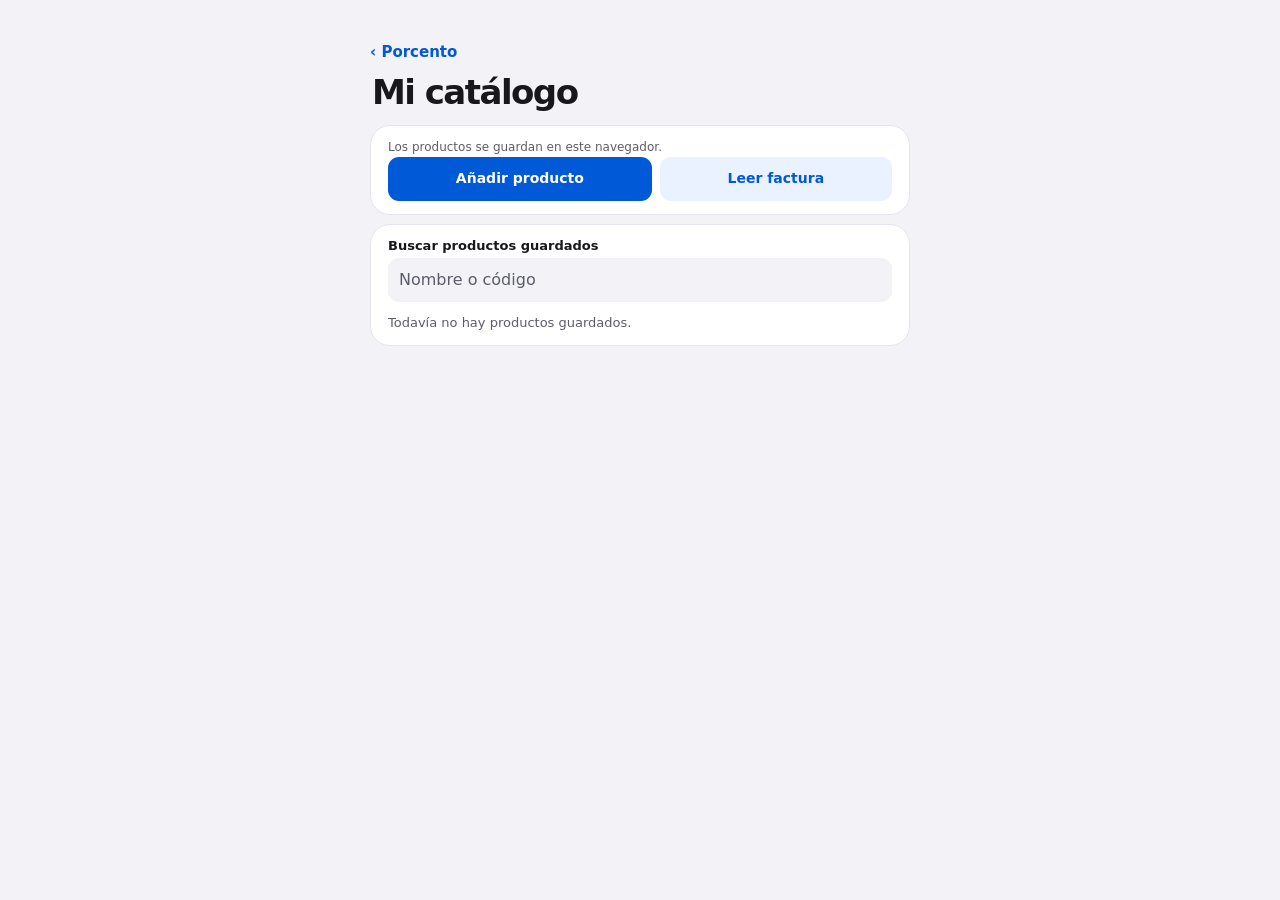
==== catalogo.html @ db193f7f "Complete catalog purchase fields and remove comparisons with other stores" ====
<!doctype html>
<html lang="es">
<head>
  <meta charset="utf-8">
  <meta name="viewport" content="width=device-width,initial-scale=1,viewport-fit=cover">
  <meta name="theme-color" content="#f2f2f7">
  <link rel="stylesheet" href="./porcento.css?v=24">
  <title>Mi catálogo · Porcento</title>
  <style>
    #catalogEditor { margin-top: 10px; }
    #catalogEditor .actions { margin-top: 10px; }
    #catalogList { list-style: none; margin: 12px 0 0; padding: 0; }
    #catalogList .row { align-items: start; }
    #catalogList .row > div { min-width: 0; }
    #catalogList h3 { overflow-wrap: anywhere; margin-bottom: 3px; }
    #catalogList .row button { flex: none; }
    .catalog-item { flex: 1; display: flex; gap: 9px; align-items: center; }
    .catalog-item > div { min-width: 0; }
    .catalog-thumbnail, .catalog-photo-placeholder { flex: none; width: 58px; height: 58px; border-radius: 9px; background: var(--field); }
    .catalog-thumbnail { object-fit: contain; }
    .catalog-photo-placeholder { display: grid; place-items: center; color: var(--muted); }
    #productPhotoField { margin: 12px 0 0; padding: 0; border: 0; min-width: 0; }
    #productPhotoField legend { font-size: 13px; font-weight: 650; padding: 0; }
    #productPhotoPreview { display: block; width: min(100%, 210px); max-height: 180px; object-fit: contain; background: var(--field); border-radius: 11px; margin-top: 6px; }
  </style>
</head>
<body>
  <main class="app">
    <a class="back" href="./index.html">‹ Porcento</a>
    <header class="page-header"><h1>Mi catálogo</h1></header>
    <section class="card" aria-label="Gestionar productos">
      <p class="caption">Los productos se guardan en este navegador.</p>
      <p id="catalogStatus" class="status" role="status"></p>
      <div class="actions field">
        <button id="newProduct" class="primary" type="button">Añadir producto</button>
        <a class="button" href="./scanner.html">Leer factura</a>
      </div>
      <form id="catalogEditor" hidden aria-labelledby="editorTitle">
        <h2 id="editorTitle">Añadir producto</h2>
        <div class="field">
          <label for="productName">Producto</label>
          <input id="productName" required maxlength="180" autocomplete="off">
        </div>
        <div class="field">
          <label for="productCode">UPC / EAN <small>(opcional)</small></label>
          <input id="productCode" inputmode="numeric" autocomplete="off">
        </div>
        <fieldset id="productPhotoField">
          <legend>Foto del producto</legend>
          <img id="productPhotoPreview" alt="Vista previa de la foto del producto" hidden>
          <div class="actions">
            <button id="takeProductPhoto" type="button">Tomar foto</button>
            <button id="chooseProductPhoto" type="button">Elegir foto</button>
          </div>
          <input id="productCameraFile" type="file" accept="image/*" capture="environment" hidden>
          <input id="productPhotoFile" type="file" accept="image/*" hidden>
          <p id="photoStatus" class="status" role="status"></p>
        </fieldset>
        <div class="fields field">
          <div class="field">
            <label for="productCost">Precio total de compra ($)</label>
            <input id="productCost" inputmode="decimal" placeholder="0.00" autocomplete="off" required>
          </div>
          <div class="field">
            <label for="productUnits">Unidades compradas</label>
            <input id="productUnits" type="number" min="1" step="1" inputmode="numeric" placeholder="Ej. 25" required>
          </div>
        </div>
        <p id="productUnitCost" class="status" aria-live="polite"></p>
        <div class="field">
          <label for="productSale">Precio de venta por unidad ($)</label>
          <input id="productSale" inputmode="decimal" placeholder="0.00" autocomplete="off" required>
        </div>
        <div class="actions">
          <button id="saveProduct" class="primary" type="submit">Guardar producto</button>
          <button id="cancelProduct" type="button">Cancelar</button>
          <button id="deleteProduct" type="button" class="quiet negative" hidden>Eliminar</button>
        </div>
        <p id="editorStatus" class="status" role="status"></p>
      </form>
    </section>
    <section class="card" aria-label="Productos guardados">
      <label for="catalogSearch">Buscar productos guardados</label>
      <input id="catalogSearch" type="search" placeholder="Nombre o código">
      <ul id="catalogList"></ul>
      <p id="catalogEmpty" class="status" role="status"></p>
    </section>
  </main>
  <script src="./factura.js?v=20"></script>
  <script src="./catalogo.js?v=25"></script>
  <script src="./barcode.js?v=24"></script>
  <script>
    const $ = id => document.getElementById(id);
    const catalog = window.PorcentoCatalogo;
    const invoice = window.PorcentoFactura;
    window.PorcentoBarcode.addButton($('productCode'));
    const editor = $('catalogEditor');
    const number = new Intl.NumberFormat('en-US', { style: 'currency', currency: 'USD' });
    let products = [];
    let editing = null;
    let saving = false;
    let productPhoto = null;
    let previewUrl;
    let thumbnailUrls = [];
    let photoRequest = 0;

    function showPhoto(photo) {
      const image = $('productPhotoPreview');
      if (previewUrl) URL.revokeObjectURL(previewUrl);
      previewUrl = photo ? URL.createObjectURL(photo) : null;
      image.hidden = !previewUrl;
      if (previewUrl) image.src = previewUrl;
      else image.removeAttribute('src');
    }

    async function resizePhoto(file) {
      const url = URL.createObjectURL(file);
      try {
        const image = new Image();
        await new Promise((resolve, reject) => {
          image.onload = resolve;
          image.onerror = reject;
          image.src = url;
        });
        const scale = Math.min(1, 900 / Math.max(image.naturalWidth, image.naturalHeight));
        const canvas = document.createElement('canvas');
        canvas.width = Math.max(1, Math.round(image.naturalWidth * scale));
        canvas.height = Math.max(1, Math.round(image.naturalHeight * scale));
        const ctx = canvas.getContext('2d');
        ctx.fillStyle = '#fff';
        ctx.fillRect(0, 0, canvas.width, canvas.height);
        ctx.drawImage(image, 0, 0, canvas.width, canvas.height);
        return await new Promise((resolve, reject) => {
          canvas.toBlob(blob => blob ? resolve(blob) : reject(Error('Foto ilegible')), 'image/jpeg', .82);
        });
      } finally {
        URL.revokeObjectURL(url);
      }
    }

    async function selectPhoto(input) {
      const file = input.files?.[0];
      input.value = '';
      if (!file) return;
      const request = ++photoRequest;
      const status = $('photoStatus');
      status.textContent = 'Preparando foto…';
      $('saveProduct').disabled = true;
      try {
        const photo = await resizePhoto(file);
        if (request !== photoRequest) return;
        productPhoto = photo;
        showPhoto(photo);
        status.textContent = '';
      } catch {
        if (request === photoRequest) status.textContent = 'No pude abrir la foto. Toma otra o elige una imagen JPEG o PNG.';
      } finally {
        if (request === photoRequest) $('saveProduct').disabled = false;
      }
    }

    for (const [buttonId, inputId] of [['takeProductPhoto', 'productCameraFile'], ['chooseProductPhoto', 'productPhotoFile']]) {
      const input = $(inputId);
      $(buttonId).onclick = () => input.click();
      input.onchange = () => selectPhoto(input);
    }

    function showProducts() {
      for (const url of thumbnailUrls) URL.revokeObjectURL(url);
      thumbnailUrls = [];
      const query = catalog.searchKey($('catalogSearch').value);
      const matches = products.filter(product => catalog.searchKey(product.name).includes(query) || product.code.includes(query));
      $('catalogEmpty').textContent = matches.length ? '' : query ? 'No se encontraron productos.' : 'Todavía no hay productos guardados.';
      $('catalogList').replaceChildren(...matches.map(product => {
        const row = document.createElement('li');
        row.className = 'row';
        const item = document.createElement('div');
        item.className = 'catalog-item';
        const thumbnail = document.createElement(product.photo ? 'img' : 'span');
        if (product.photo) {
          const url = URL.createObjectURL(product.photo);
          thumbnailUrls.push(url);
          thumbnail.className = 'catalog-thumbnail';
          thumbnail.alt = 'Foto de ' + product.name;
          thumbnail.loading = 'lazy';
          thumbnail.src = url;
        } else {
          thumbnail.className = 'catalog-photo-placeholder';
          thumbnail.setAttribute('aria-hidden', 'true');
          thumbnail.innerHTML = '<svg class="icon" viewBox="0 0 24 24"><path d="M4 7h4l2-3h4l2 3h4a2 2 0 0 1 2 2v9a2 2 0 0 1-2 2H4a2 2 0 0 1-2-2V9a2 2 0 0 1 2-2Z"/><circle cx="12" cy="13" r="3.5"/></svg>';
        }
        const info = document.createElement('div');
        const name = document.createElement('h3');
        name.textContent = product.name;
        const code = document.createElement('p');
        code.className = 'caption';
        code.textContent = product.code;
        code.hidden = !product.code;
        const prices = document.createElement('p');
        prices.className = 'caption';
        prices.textContent = 'Costo por unidad: ' + (product.cost === null ? '—' : number.format(product.cost)) +
          ' · Venta: ' + (product.sale === null ? '—' : number.format(product.sale / 100));
        const purchase = document.createElement('p');
        purchase.className = 'caption';
        purchase.textContent = 'Compra: ' + (product.purchase ? number.format(product.purchase.cents / 100) : '—') +
          ' · Unidades: ' + (product.purchase?.units ?? '—');
        const pending = [!product.photo && 'foto', !product.purchase && 'precio de compra', product.purchase?.units == null && 'unidades', product.sale == null && 'precio de venta'].filter(Boolean);
        const note = document.createElement('p');
        note.className = 'status';
        note.textContent = pending.length ? 'Pendiente: ' + pending.join(', ') + '.' : '';
        const button = document.createElement('button');
        button.type = 'button';
        button.textContent = pending.length ? 'Completar' : 'Editar';
        button.setAttribute('aria-label', button.textContent + ' ' + product.name);
        button.onclick = () => openEditor(product);
        info.append(name, code, purchase, prices, note);
        item.append(thumbnail, info);
        row.append(item, button);
        return row;
      }));
    }

    function purchaseValues() {
      const cents = invoice.moneyCents($('productCost').value);
      const units = Number($('productUnits').value);
      return {
        cents: cents !== null && cents >= 0 ? cents : null,
        units: Number.isSafeInteger(units) && units > 0 ? units : null
      };
    }

    function showUnitCost() {
      const { cents, units } = purchaseValues();
      const cost = cents !== null && units !== null ? cents / 100 / units : null;
      $('productUnitCost').textContent = cost !== null ? 'Costo por unidad: ' + number.format(cost) :
        editing?.cost != null ? 'Costo por unidad guardado: ' + number.format(editing.cost) : '';
    }

    async function loadProducts() {
      try {
        products = await catalog.list();
        showProducts();
      } catch {
        $('catalogStatus').textContent = 'El catálogo no está disponible en este navegador.';
      }
    }

    function openEditor(product = null) {
      if (saving) return;
      editing = product;
      photoRequest++;
      productPhoto = product?.photo ?? null;
      showPhoto(productPhoto);
      $('saveProduct').disabled = false;
      $('photoStatus').textContent = '';
      $('editorTitle').textContent = product ? 'Editar producto' : 'Añadir producto';
      $('productName').value = product?.name ?? '';
      $('productCode').value = product?.code ?? '';
      $('productCost').value = product?.purchase ? (product.purchase.cents / 100).toFixed(2) : '';
      $('productUnits').value = product?.purchase?.units ?? '';
      $('productSale').value = product?.sale == null ? '' : (product.sale / 100).toFixed(2);
      showUnitCost();
      $('editorStatus').textContent = '';
      $('deleteProduct').hidden = !product;
      editor.hidden = false;
      $('productName').focus();
    }

    function closeEditor() {
      editing = null;
      photoRequest++;
      productPhoto = null;
      showPhoto(null);
      editor.hidden = true;
      $('newProduct').focus();
    }

    function lockEditor(locked) {
      saving = locked;
      for (const control of editor.elements) control.disabled = locked;
      $('newProduct').disabled = locked;
    }

    $('newProduct').onclick = () => openEditor();
    $('cancelProduct').onclick = closeEditor;
    $('catalogSearch').oninput = showProducts;
    $('productCost').oninput = showUnitCost;
    $('productUnits').oninput = showUnitCost;
    editor.onsubmit = async event => {
      event.preventDefault();
      if (saving || $('saveProduct').disabled) return;
      if (!productPhoto) {
        $('photoStatus').textContent = 'Añade una foto para guardar el producto.';
        $('takeProductPhoto').focus();
        return;
      }
      const { cents, units } = purchaseValues();
      const sale = $('productSale').value.trim();
      const saleCents = invoice.moneyCents(sale);
      if (cents === null || units === null || saleCents === null || saleCents < 0) {
        $('editorStatus').textContent = cents === null ? 'Escribe el precio total de compra, con hasta dos decimales.' :
          units === null ? 'Escribe una cantidad entera mayor que cero.' : 'Escribe el precio de venta por unidad, con hasta dos decimales.';
        return;
      }
      const input = { name: $('productName').value, code: $('productCode').value, cost: cents / 100 / units, sale, purchase: { cents, units }, photo: productPhoto };
      lockEditor(true);
      try {
        const result = await catalog.save(input, { previousKey: editing?.key, expected: editing?.updated });
        if (result.conflict || result.stale) {
          $('editorStatus').textContent = result.conflict ? 'Ya existe un producto con ese código o nombre. Abre el producto guardado para editarlo.' :
            'El producto cambió. Vuelve a abrirlo desde la lista.';
          await loadProducts();
          return;
        }
        $('catalogStatus').textContent = 'Producto guardado.';
        await loadProducts();
      } catch (error) {
        $('editorStatus').textContent = error.message || 'No se pudo guardar el producto.';
        return;
      } finally {
        lockEditor(false);
      }
      closeEditor();
    };

    $('deleteProduct').onclick = async () => {
      if (!editing || !confirm('¿Eliminar «' + editing.name + '» del catálogo?')) return;
      lockEditor(true);
      try {
        const deleted = await catalog.remove(editing);
        $('catalogStatus').textContent = deleted ? 'Producto eliminado.' : 'El producto cambió. Revisa la lista.';
        await loadProducts();
      } catch {
        $('editorStatus').textContent = 'No se pudo eliminar el producto.';
        return;
      } finally {
        lockEditor(false);
      }
      closeEditor();
    };

    window.addEventListener('pageshow', loadProducts);
    const draft = new URLSearchParams(location.hash.slice(1));
    if (draft.has('compra') || draft.has('costo')) {
      history.replaceState(null, '', location.pathname + location.search);
      openEditor();
      $('productCost').value = draft.get('compra') ?? '';
      $('productUnits').value = draft.get('unidades') ?? '';
      $('productSale').value = draft.get('venta') ?? '';
      showUnitCost();
    }
    if ('serviceWorker' in navigator) navigator.serviceWorker.register('./sw.js').catch(() => {});
  </script>
</body>
</html>
---- porcento.css ----
:root {
  color-scheme: light;
  --page: #f2f2f7;
  --surface: #fff;
  --field: #f2f2f7;
  --ink: #17171c;
  --muted: #5d5d69;
  --hairline: #e5e5ed;
  --accent: #0059d6;
  --tint: #eaf2ff;
  --negative: #b42721;
  --radius: 20px;
  font-family: -apple-system, BlinkMacSystemFont, Inter, system-ui, sans-serif;
  color: var(--ink);
  background: var(--page);
}

* { box-sizing: border-box; }
[hidden] { display: none !important; }

body {
  margin: 0;
  padding: calc(env(safe-area-inset-top) + 12px)
    max(12px, env(safe-area-inset-right))
    calc(env(safe-area-inset-bottom) + 12px)
    max(12px, env(safe-area-inset-left));
  -webkit-text-size-adjust: 100%;
}

.app { max-width: 540px; margin-inline: auto; }
h1, h2, h3, p { margin: 0; }

h1 {
  font-size: clamp(27px, 7.5vw, 34px);
  font-weight: 750;
  letter-spacing: -.045em;
  line-height: 1.1;
}

h2, h3 { font-size: 17px; letter-spacing: -.02em; }
small, .caption { color: var(--muted); font-size: 12px; line-height: 1.45; }
a { color: var(--accent); text-underline-offset: 3px; }

:focus-visible { outline: 2px solid var(--accent); outline-offset: 3px; }

.page-header {
  display: flex;
  align-items: center;
  justify-content: space-between;
  gap: 8px;
  margin: 0 2px 10px;
}

.back {
  display: inline-flex;
  align-items: center;
  gap: 4px;
  min-height: 44px;
  font-size: 15px;
  font-weight: 600;
  text-decoration: none;
}

.card {
  background: var(--surface);
  border: 1px solid var(--hairline);
  border-radius: var(--radius);
  padding: 13px;
  margin-bottom: 9px;
}

.field { min-width: 0; }
.field + .field { margin-top: 9px; }

.fields {
  display: grid;
  grid-template-columns: repeat(2, minmax(0, 1fr));
  gap: 10px;
}

.fields > .field { margin-top: 0; }

label {
  display: block;
  margin-bottom: 5px;
  font-size: 13px;
  font-weight: 650;
}

label small { font-weight: 400; }

input, textarea {
  appearance: none;
  width: 100%;
  min-width: 0;
  min-height: 44px;
  padding: 9px 10px;
  border: 1px solid transparent;
  border-radius: 11px;
  background: var(--field);
  color: var(--ink);
  font: inherit;
  font-size: 16px;
}

input[type="number"] { appearance: textfield; }
input::-webkit-inner-spin-button, input::-webkit-outer-spin-button { appearance: none; margin: 0; }
input::placeholder, textarea::placeholder { color: var(--muted); opacity: 1; }

.money-input { position: relative; }
.money-input > span { position: absolute; top: 50%; left: 11px; transform: translateY(-50%); color: var(--muted); }
.money-input > input { padding-left: 26px; }

.button, button {
  display: inline-flex;
  justify-content: center;
  align-items: center;
  gap: 6px;
  min-height: 44px;
  padding: 8px 11px;
  border: 0;
  border-radius: 11px;
  background: var(--tint);
  color: var(--accent);
  font-family: inherit;
  font-size: 14px;
  font-weight: 650;
  line-height: 1.2;
  text-align: center;
  text-decoration: none;
  cursor: pointer;
  touch-action: manipulation;
}

button:disabled { cursor: default; opacity: .55; }
button:active, .button:active { opacity: .75; }
.primary { background: var(--accent); color: #fff; }
.quiet { background: transparent; }
.actions { display: flex; flex-wrap: wrap; gap: 8px; align-items: center; }
.actions > * { flex: 1 1 auto; min-width: 0; }
.actions > .field { flex-grow: 3; }

.icon { width: 20px; height: 20px; flex: none; fill: none; stroke: currentColor; stroke-width: 1.75; stroke-linecap: round; stroke-linejoin: round; }
.barcode-field { display: flex; gap: 8px; align-items: center; }
.barcode-field input { flex: 1; }
.barcode-field button { flex: none; min-width: 44px; }
.barcode-dialog { width: min(440px, calc(100% - 24px)); max-height: 90dvh; padding: 16px; border: 1px solid var(--hairline); border-radius: var(--radius); background: var(--surface); color: var(--ink); }
.barcode-dialog::backdrop { background: rgb(0 0 0 / 50%); }
.barcode-dialog .actions { margin-top: 12px; }
.barcode-preview { width: 100%; margin-top: 12px; background: #141414; border-radius: 12px; overflow: hidden; }

details.card { padding-block: 0; }
summary {
  display: flex;
  align-items: center;
  justify-content: space-between;
  gap: 12px;
  min-height: 44px;
  list-style: none;
  cursor: pointer;
  font-size: 15px;
  font-weight: 650;
}
summary::-webkit-details-marker { display: none; }
summary::after { content: ""; flex: none; height: 7px; width: 7px; border-right: 1.5px solid var(--muted); border-bottom: 1.5px solid var(--muted); transform: rotate(45deg); margin: 0 3px 3px 0; }
details[open] > summary::after { transform: rotate(225deg); margin-bottom: 0; }
.details-body { padding: 3px 0 12px; }

.status { color: var(--muted); font-size: 13px; line-height: 1.4; margin-top: 8px; }
.status:empty { display: none; }

.row {
  display: flex;
  align-items: center;
  justify-content: space-between;
  gap: 8px;
  padding: 8px 0;
  border-bottom: 1px solid var(--hairline);
}
.row:last-child { border-bottom: 0; }
.amount, .value { font-variant-numeric: tabular-nums; font-weight: 750; overflow-wrap: anywhere; }
.negative { color: var(--negative); }

@media (min-width: 640px) {
  body { padding-top: max(30px, env(safe-area-inset-top)); }
  .page-header { margin-bottom: 14px; }
  .card { padding-inline: 17px; }
}
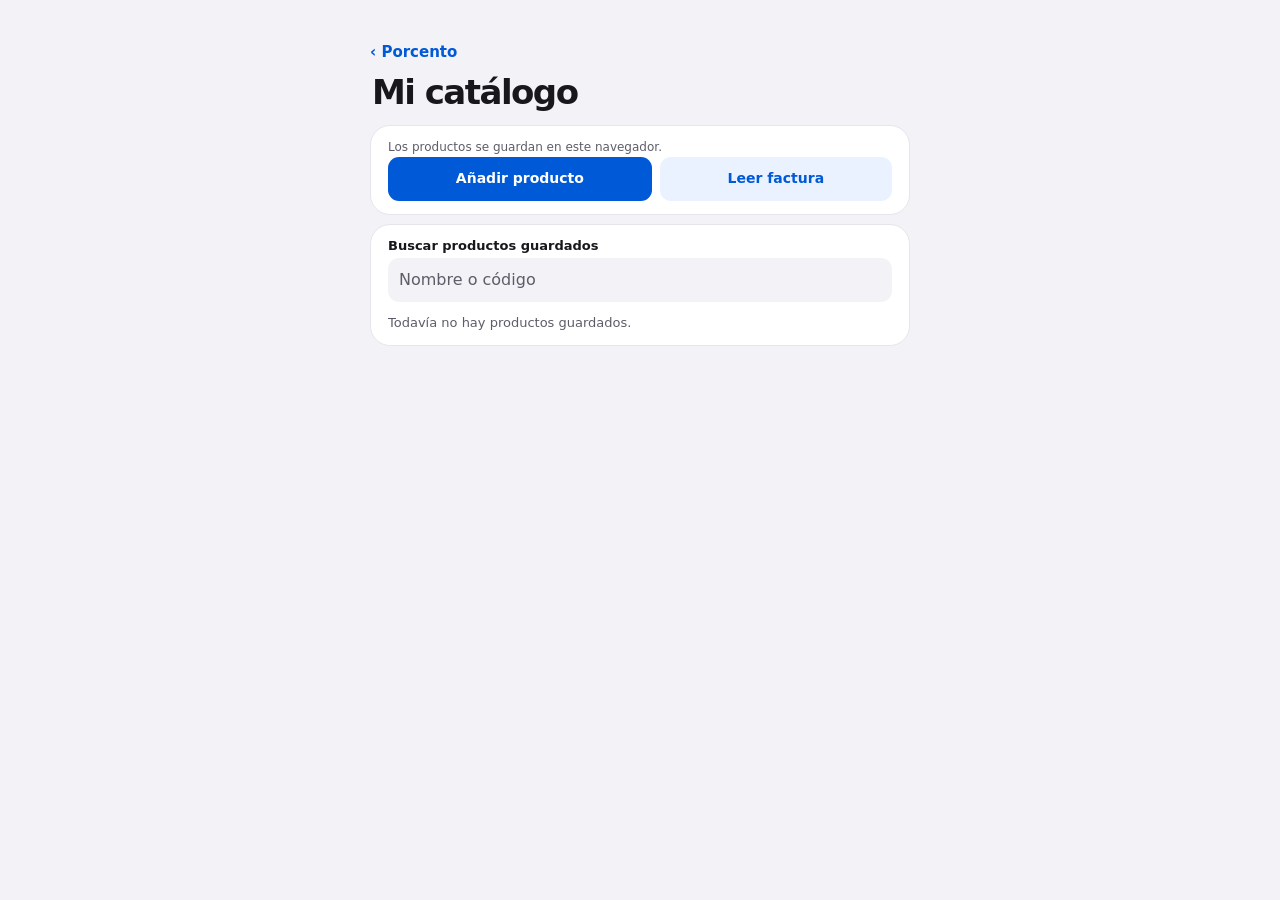
==== commit 2381c633: "Recover saved products by barcode and keep purchase history" ====
--- a/catalogo.html
+++ b/catalogo.html
@@ -68,8 +68,8 @@
         </div>
         <p id="productUnitCost" class="status" aria-live="polite"></p>
         <div class="field">
-          <label for="productSale">Precio de venta por unidad ($)</label>
-          <input id="productSale" inputmode="decimal" placeholder="0.00" autocomplete="off" required>
+          <label for="productSale">Precio de venta por unidad ($) <small>(opcional)</small></label>
+          <input id="productSale" inputmode="decimal" placeholder="Dejar pendiente" autocomplete="off">
         </div>
         <div class="actions">
           <button id="saveProduct" class="primary" type="submit">Guardar producto</button>
@@ -77,6 +77,10 @@
           <button id="deleteProduct" type="button" class="quiet negative" hidden>Eliminar</button>
         </div>
         <p id="editorStatus" class="status" role="status"></p>
+        <details id="purchaseHistory" hidden>
+          <summary>Historial de compras</summary>
+          <ul id="purchaseList" class="details-body"></ul>
+        </details>
       </form>
     </section>
     <section class="card" aria-label="Productos guardados">
@@ -87,7 +91,7 @@
     </section>
   </main>
   <script src="./factura.js?v=20"></script>
-  <script src="./catalogo.js?v=25"></script>
+  <script src="./catalogo.js?v=27"></script>
   <script src="./barcode.js?v=24"></script>
   <script>
     const $ = id => document.getElementById(id);
@@ -96,12 +100,14 @@
     window.PorcentoBarcode.addButton($('productCode'));
     const editor = $('catalogEditor');
     const number = new Intl.NumberFormat('en-US', { style: 'currency', currency: 'USD' });
+    const dateFormat = new Intl.DateTimeFormat('es-US', { dateStyle: 'medium' });
     let products = [];
     let editing = null;
     let saving = false;
     let productPhoto = null;
     let previewUrl;
     let thumbnailUrls = [];
+    let selectedKey = '';
     let photoRequest = 0;
 
     function showPhoto(photo) {
@@ -200,6 +206,8 @@
         prices.className = 'caption';
         prices.textContent = 'Costo por unidad: ' + (product.cost === null ? '—' : number.format(product.cost)) +
           ' · Venta: ' + (product.sale === null ? '—' : number.format(product.sale / 100));
+        const margin = catalog.grossMargin(product.cost, product.sale);
+        if (margin !== null) prices.textContent += ' · Margen: ' + margin.toFixed(1) + '%';
         const purchase = document.createElement('p');
         purchase.className = 'caption';
         purchase.textContent = 'Compra: ' + (product.purchase ? number.format(product.purchase.cents / 100) : '—') +
@@ -232,14 +240,21 @@
     function showUnitCost() {
       const { cents, units } = purchaseValues();
       const cost = cents !== null && units !== null ? cents / 100 / units : null;
-      $('productUnitCost').textContent = cost !== null ? 'Costo por unidad: ' + number.format(cost) :
-        editing?.cost != null ? 'Costo por unidad guardado: ' + number.format(editing.cost) : '';
+      const shownCost = cost ?? editing?.cost;
+      const margin = catalog.grossMargin(shownCost, invoice.moneyCents($('productSale').value));
+      $('productUnitCost').textContent = shownCost == null ? '' :
+        'Costo por unidad: ' + number.format(shownCost) + (margin === null ? '' : ' · Margen bruto: ' + margin.toFixed(1) + '%');
     }
 
     async function loadProducts() {
       try {
         products = await catalog.list();
         showProducts();
+        if (selectedKey) {
+          const product = products.find(item => item.key === selectedKey);
+          selectedKey = '';
+          if (product) openEditor(product);
+        }
       } catch {
         $('catalogStatus').textContent = 'El catálogo no está disponible en este navegador.';
       }
@@ -262,6 +277,20 @@
       showUnitCost();
       $('editorStatus').textContent = '';
       $('deleteProduct').hidden = !product;
+      const purchases = catalog.purchaseHistory(product);
+      $('purchaseHistory').hidden = !purchases.length;
+      $('purchaseHistory').open = false;
+      $('purchaseList').replaceChildren(...purchases.map(entry => {
+        const item = document.createElement('li');
+        item.textContent = [
+          entry.date ? dateFormat.format(entry.date) : 'Compra guardada anteriormente', entry.supplier,
+          number.format(entry.cost) + ' por unidad',
+          entry.purchase?.units == null ? '' : entry.purchase.units + ' unidades',
+          entry.sale == null ? '' : 'Venta: ' + number.format(entry.sale / 100),
+          entry.margin == null ? '' : 'Margen: ' + entry.margin.toFixed(1) + '%'
+        ].filter(Boolean).join(' · ');
+        return item;
+      }));
       editor.hidden = false;
       $('productName').focus();
     }
@@ -286,6 +315,7 @@
     $('catalogSearch').oninput = showProducts;
     $('productCost').oninput = showUnitCost;
     $('productUnits').oninput = showUnitCost;
+    $('productSale').oninput = showUnitCost;
     editor.onsubmit = async event => {
       event.preventDefault();
       if (saving || $('saveProduct').disabled) return;
@@ -297,7 +327,7 @@
       const { cents, units } = purchaseValues();
       const sale = $('productSale').value.trim();
       const saleCents = invoice.moneyCents(sale);
-      if (cents === null || units === null || saleCents === null || saleCents < 0) {
+      if (cents === null || units === null || (sale && (saleCents === null || saleCents < 0))) {
         $('editorStatus').textContent = cents === null ? 'Escribe el precio total de compra, con hasta dos decimales.' :
           units === null ? 'Escribe una cantidad entera mayor que cero.' : 'Escribe el precio de venta por unidad, con hasta dos decimales.';
         return;
@@ -305,7 +335,10 @@
       const input = { name: $('productName').value, code: $('productCode').value, cost: cents / 100 / units, sale, purchase: { cents, units }, photo: productPhoto };
       lockEditor(true);
       try {
-        const result = await catalog.save(input, { previousKey: editing?.key, expected: editing?.updated });
+        const changedPurchase = editing &&
+          (editing.purchase?.cents !== cents || editing.purchase?.units !== units);
+        const result = await catalog.save(input, { previousKey: editing?.key, expected: editing?.updated,
+          record: changedPurchase ? {} : undefined });
         if (result.conflict || result.stale) {
           $('editorStatus').textContent = result.conflict ? 'Ya existe un producto con ese código o nombre. Abre el producto guardado para editarlo.' :
             'El producto cambió. Vuelve a abrirlo desde la lista.';
@@ -341,6 +374,8 @@
 
     window.addEventListener('pageshow', loadProducts);
     const draft = new URLSearchParams(location.hash.slice(1));
+    selectedKey = draft.get('producto') ?? '';
+    if (selectedKey) history.replaceState(null, '', location.pathname + location.search);
     if (draft.has('compra') || draft.has('costo')) {
       history.replaceState(null, '', location.pathname + location.search);
       openEditor();
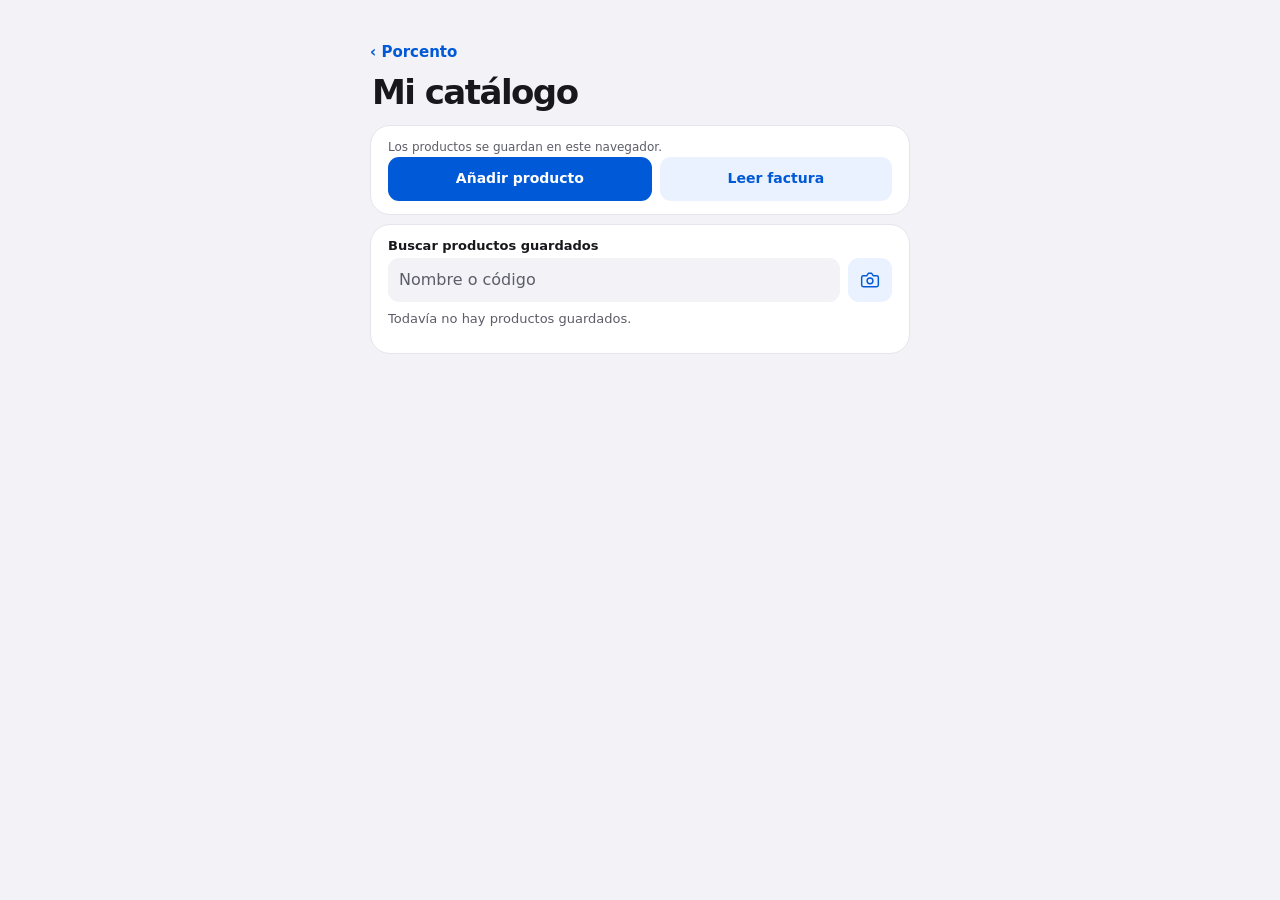
==== commit fc307487: "Search Mi catálogo by scanning a barcode" ====
--- a/catalogo.html
+++ b/catalogo.html
@@ -85,23 +85,30 @@
     </section>
     <section class="card" aria-label="Productos guardados">
       <label for="catalogSearch">Buscar productos guardados</label>
-      <input id="catalogSearch" type="search" placeholder="Nombre o código">
+      <input id="catalogSearch" type="search" placeholder="Nombre o código" autocomplete="off">
+      <p id="catalogEmpty" class="status" role="status"></p>
       <ul id="catalogList"></ul>
-      <p id="catalogEmpty" class="status" role="status"></p>
     </section>
   </main>
   <script src="./factura.js?v=20"></script>
   <script src="./catalogo.js?v=27"></script>
-  <script src="./barcode.js?v=24"></script>
+  <script src="./barcode.js?v=28"></script>
   <script>
     const $ = id => document.getElementById(id);
     const catalog = window.PorcentoCatalogo;
     const invoice = window.PorcentoFactura;
     window.PorcentoBarcode.addButton($('productCode'));
+    const catalogSearch = $('catalogSearch');
+    window.PorcentoBarcode.addButton(catalogSearch, code => {
+      scannedCode = code;
+      showProducts();
+    });
     const editor = $('catalogEditor');
     const number = new Intl.NumberFormat('en-US', { style: 'currency', currency: 'USD' });
     const dateFormat = new Intl.DateTimeFormat('es-US', { dateStyle: 'medium' });
     let products = [];
+    let scannedCode = '';
+    let catalogState = 'loading';
     let editing = null;
     let saving = false;
     let productPhoto = null;
@@ -174,9 +181,16 @@
     function showProducts() {
       for (const url of thumbnailUrls) URL.revokeObjectURL(url);
       thumbnailUrls = [];
-      const query = catalog.searchKey($('catalogSearch').value);
-      const matches = products.filter(product => catalog.searchKey(product.name).includes(query) || product.code.includes(query));
-      $('catalogEmpty').textContent = matches.length ? '' : query ? 'No se encontraron productos.' : 'Todavía no hay productos guardados.';
+      const query = catalog.searchKey(catalogSearch.value);
+      const productByCode = scannedCode && (products.find(product => product.code === scannedCode) ??
+        products.find(product => catalog.barcodeKey(product.code) === catalog.barcodeKey(scannedCode)));
+      const matches = scannedCode ? (productByCode ? [productByCode] : []) :
+        products.filter(product => catalog.searchKey(product.name).includes(query) || product.code.includes(query));
+      const status = $('catalogEmpty');
+      if (catalogState === 'unavailable') status.textContent = scannedCode ? 'No se pudo consultar Mi catálogo.' : '';
+      else if (catalogState === 'loading') status.textContent = scannedCode ? 'Cargando Mi catálogo…' : '';
+      else if (scannedCode) status.textContent = productByCode ? 'Encontrado en Mi catálogo.' : 'Este código no está en Mi catálogo.';
+      else status.textContent = matches.length ? '' : query ? 'No se encontraron productos.' : 'Todavía no hay productos guardados.';
       $('catalogList').replaceChildren(...matches.map(product => {
         const row = document.createElement('li');
         row.className = 'row';
@@ -249,6 +263,7 @@
     async function loadProducts() {
       try {
         products = await catalog.list();
+        catalogState = 'ready';
         showProducts();
         if (selectedKey) {
           const product = products.find(item => item.key === selectedKey);
@@ -256,7 +271,9 @@
           if (product) openEditor(product);
         }
       } catch {
+        catalogState = 'unavailable';
         $('catalogStatus').textContent = 'El catálogo no está disponible en este navegador.';
+        showProducts();
       }
     }
 
@@ -312,7 +329,10 @@
 
     $('newProduct').onclick = () => openEditor();
     $('cancelProduct').onclick = closeEditor;
-    $('catalogSearch').oninput = showProducts;
+    catalogSearch.oninput = () => {
+      scannedCode = '';
+      showProducts();
+    };
     $('productCost').oninput = showUnitCost;
     $('productUnits').oninput = showUnitCost;
     $('productSale').oninput = showUnitCost;
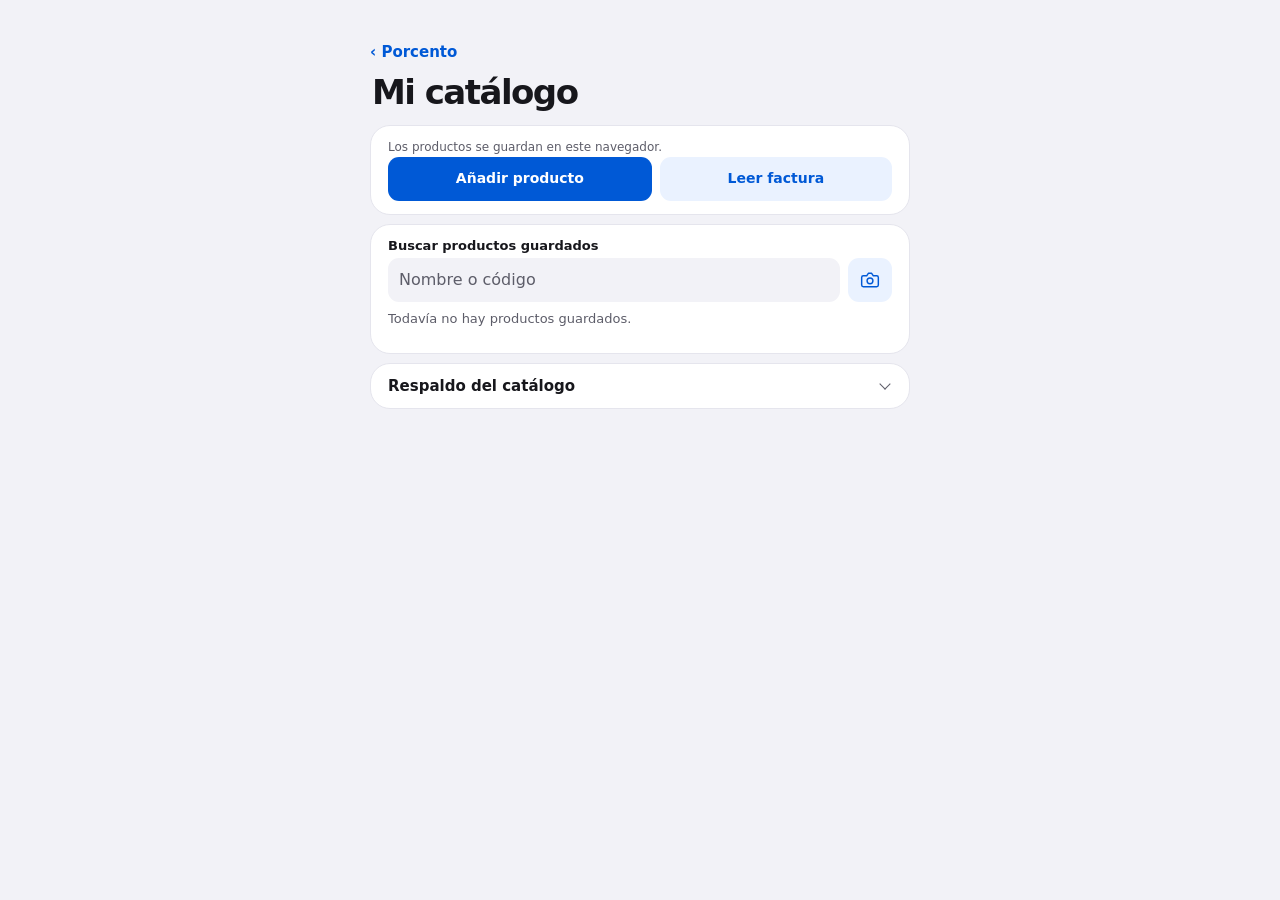
==== commit 6625c29c: "Fix audited invoice, pricing, barcode and catalog workflows" ====
--- a/catalogo.html
+++ b/catalogo.html
@@ -89,19 +89,32 @@
       <p id="catalogEmpty" class="status" role="status"></p>
       <ul id="catalogList"></ul>
     </section>
+    <details class="card">
+      <summary>Respaldo del catálogo</summary>
+      <div class="details-body">
+        <div class="actions">
+          <button id="exportBackup" type="button">Descargar respaldo</button>
+          <button id="importBackup" type="button">Importar respaldo</button>
+        </div>
+        <input id="backupFile" type="file" accept=".json,application/json" hidden>
+        <p class="status" id="backupStatus" role="status"></p>
+      </div>
+    </details>
   </main>
-  <script src="./factura.js?v=20"></script>
-  <script src="./catalogo.js?v=27"></script>
-  <script src="./barcode.js?v=28"></script>
+  <script src="./factura.js?v=31"></script>
+  <script src="./catalogo.js?v=31"></script>
+  <script src="./barcode.js?v=31"></script>
   <script>
     const $ = id => document.getElementById(id);
     const catalog = window.PorcentoCatalogo;
     const invoice = window.PorcentoFactura;
     window.PorcentoBarcode.addButton($('productCode'));
     const catalogSearch = $('catalogSearch');
-    window.PorcentoBarcode.addButton(catalogSearch, code => {
+    window.PorcentoBarcode.addButton(catalogSearch, async code => {
       scannedCode = code;
-      showProducts();
+      $('catalogEmpty').textContent = 'Buscando en Mi catálogo…';
+      $('catalogList').replaceChildren();
+      await loadProducts();
     });
     const editor = $('catalogEditor');
     const number = new Intl.NumberFormat('en-US', { style: 'currency', currency: 'USD' });
@@ -182,10 +195,11 @@
       for (const url of thumbnailUrls) URL.revokeObjectURL(url);
       thumbnailUrls = [];
       const query = catalog.searchKey(catalogSearch.value);
-      const productByCode = scannedCode && (products.find(product => product.code === scannedCode) ??
-        products.find(product => catalog.barcodeKey(product.code) === catalog.barcodeKey(scannedCode)));
+      const codeQuery = scannedCode || catalogSearch.value.trim().replace(/[\s-]+/g, '');
+      const productByCode = /^\d{8,14}$/.test(codeQuery) &&
+        catalog.matchByCode(codeQuery, new Map(products.filter(product => product.code).map(product => [product.code, product])));
       const matches = scannedCode ? (productByCode ? [productByCode] : []) :
-        products.filter(product => catalog.searchKey(product.name).includes(query) || product.code.includes(query));
+        products.filter(product => product === productByCode || catalog.searchKey(product.name).includes(query) || product.code.includes(query));
       const status = $('catalogEmpty');
       if (catalogState === 'unavailable') status.textContent = scannedCode ? 'No se pudo consultar Mi catálogo.' : '';
       else if (catalogState === 'loading') status.textContent = scannedCode ? 'Cargando Mi catálogo…' : '';
@@ -262,6 +276,7 @@
 
     async function loadProducts() {
       try {
+        if (scannedCode) await catalog.findByCode(scannedCode);
         products = await catalog.list();
         catalogState = 'ready';
         showProducts();
@@ -309,7 +324,10 @@
         return item;
       }));
       editor.hidden = false;
-      $('productName').focus();
+      if (product) {
+        $('editorTitle').tabIndex = -1;
+        $('editorTitle').focus();
+      } else $('productName').focus();
     }
 
     function closeEditor() {
@@ -392,6 +410,43 @@
       closeEditor();
     };
 
+    const backupFile = $('backupFile');
+    const backupStatus = $('backupStatus');
+    $('exportBackup').onclick = async () => {
+      $('exportBackup').disabled = true;
+      try {
+        const backup = await catalog.exportBackup();
+        const download = document.createElement('a');
+        download.href = URL.createObjectURL(new Blob([backup], { type: 'application/json' }));
+        download.download = 'porcento-catalogo-' + new Date().toISOString().slice(0, 10) + '.json';
+        download.click();
+        setTimeout(() => URL.revokeObjectURL(download.href), 1000);
+        backupStatus.textContent = 'Respaldo preparado con tus fotos e historial de compras.';
+      } catch {
+        backupStatus.textContent = 'No se pudo descargar el respaldo.';
+      } finally {
+        $('exportBackup').disabled = false;
+      }
+    };
+    $('importBackup').onclick = () => backupFile.click();
+    backupFile.onchange = async () => {
+      const file = backupFile.files?.[0];
+      backupFile.value = '';
+      if (!file) return;
+      $('importBackup').disabled = true;
+      try {
+        const { imported, skipped } = await catalog.importBackup(await file.text());
+        scannedCode = '';
+        catalogSearch.value = '';
+        await loadProducts();
+        backupStatus.textContent = 'Fichas importadas: ' + imported + '. Fichas existentes conservadas: ' + skipped + '.';
+      } catch {
+        backupStatus.textContent = 'No se pudo importar. Revisa que sea un respaldo válido de Porcento.';
+      } finally {
+        $('importBackup').disabled = false;
+      }
+    };
+
     window.addEventListener('pageshow', loadProducts);
     const draft = new URLSearchParams(location.hash.slice(1));
     selectedKey = draft.get('producto') ?? '';
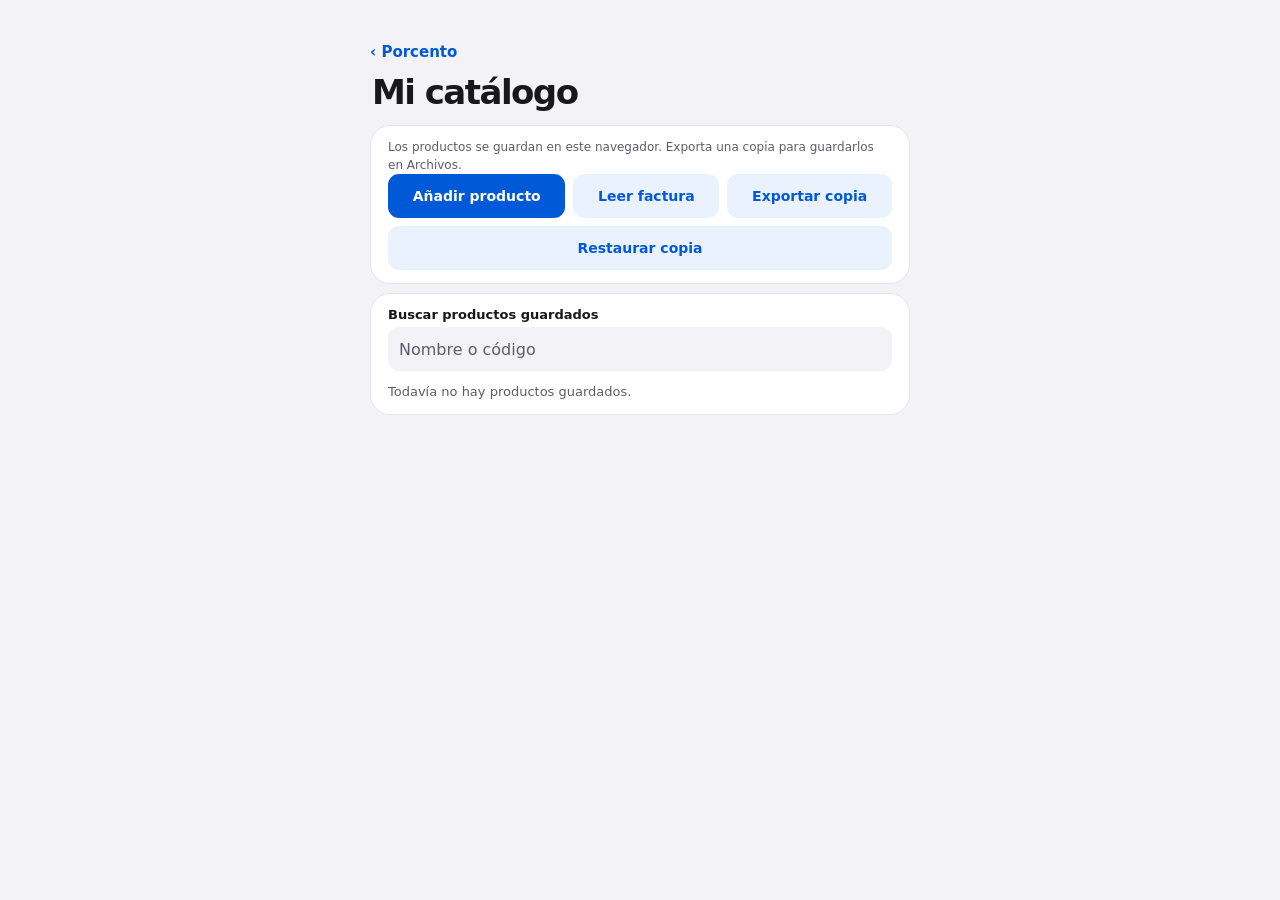
==== commit 35bddd18: "Recover named products and pack prices from narrow wholesale receipts." ====
--- a/catalogo.html
+++ b/catalogo.html
@@ -2,9 +2,15 @@
 <html lang="es">
 <head>
   <meta charset="utf-8">
-  <meta name="viewport" content="width=device-width,initial-scale=1,viewport-fit=cover">
+  <meta name="viewport" content="width=device-width,initial-scale=1,viewport-fit=cover,interactive-widget=resizes-content">
   <meta name="theme-color" content="#f2f2f7">
-  <link rel="stylesheet" href="./porcento.css?v=24">
+  <meta name="mobile-web-app-capable" content="yes">
+  <meta name="apple-mobile-web-app-capable" content="yes">
+  <meta name="apple-mobile-web-app-status-bar-style" content="black-translucent">
+  <meta name="apple-mobile-web-app-title" content="Porcento">
+  <link rel="apple-touch-icon" href="./icon-180.png">
+  <link rel="manifest" href="./manifest.webmanifest">
+  <link rel="stylesheet" href="./porcento.css?v=27">
   <title>Mi catálogo · Porcento</title>
   <style>
     #catalogEditor { margin-top: 10px; }
@@ -29,11 +35,14 @@
     <a class="back" href="./index.html">‹ Porcento</a>
     <header class="page-header"><h1>Mi catálogo</h1></header>
     <section class="card" aria-label="Gestionar productos">
-      <p class="caption">Los productos se guardan en este navegador.</p>
+      <p class="caption">Los productos se guardan en este navegador. Exporta una copia para guardarlos en Archivos.</p>
       <p id="catalogStatus" class="status" role="status"></p>
       <div class="actions field">
         <button id="newProduct" class="primary" type="button">Añadir producto</button>
         <a class="button" href="./scanner.html">Leer factura</a>
+        <button id="exportCatalog" type="button">Exportar copia</button>
+        <button id="importCatalog" type="button">Restaurar copia</button>
+        <input id="importCatalogFile" type="file" accept="application/json,.json" hidden>
       </div>
       <form id="catalogEditor" hidden aria-labelledby="editorTitle">
         <h2 id="editorTitle">Añadir producto</h2>
@@ -46,7 +55,7 @@
           <input id="productCode" inputmode="numeric" autocomplete="off">
         </div>
         <fieldset id="productPhotoField">
-          <legend>Foto del producto</legend>
+          <legend>Foto del producto <small>(opcional)</small></legend>
           <img id="productPhotoPreview" alt="Vista previa de la foto del producto" hidden>
           <div class="actions">
             <button id="takeProductPhoto" type="button">Tomar foto</button>
@@ -58,18 +67,18 @@
         </fieldset>
         <div class="fields field">
           <div class="field">
-            <label for="productCost">Precio total de compra ($)</label>
-            <input id="productCost" inputmode="decimal" placeholder="0.00" autocomplete="off" required>
+            <label for="productCost">Precio total de compra ($) <small>(opcional)</small></label>
+            <input id="productCost" inputmode="decimal" placeholder="0.00" autocomplete="off">
           </div>
           <div class="field">
-            <label for="productUnits">Unidades compradas</label>
-            <input id="productUnits" type="number" min="1" step="1" inputmode="numeric" placeholder="Ej. 25" required>
+            <label for="productUnits">Unidades compradas <small>(opcional)</small></label>
+            <input id="productUnits" type="number" min="1" step="1" inputmode="numeric" placeholder="Ej. 25">
           </div>
         </div>
         <p id="productUnitCost" class="status" aria-live="polite"></p>
         <div class="field">
           <label for="productSale">Precio de venta por unidad ($) <small>(opcional)</small></label>
-          <input id="productSale" inputmode="decimal" placeholder="Dejar pendiente" autocomplete="off">
+          <input id="productSale" inputmode="decimal" placeholder="0.00" autocomplete="off">
         </div>
         <div class="actions">
           <button id="saveProduct" class="primary" type="submit">Guardar producto</button>
@@ -77,57 +86,31 @@
           <button id="deleteProduct" type="button" class="quiet negative" hidden>Eliminar</button>
         </div>
         <p id="editorStatus" class="status" role="status"></p>
-        <details id="purchaseHistory" hidden>
-          <summary>Historial de compras</summary>
-          <ul id="purchaseList" class="details-body"></ul>
-        </details>
       </form>
     </section>
     <section class="card" aria-label="Productos guardados">
       <label for="catalogSearch">Buscar productos guardados</label>
-      <input id="catalogSearch" type="search" placeholder="Nombre o código" autocomplete="off">
+      <input id="catalogSearch" type="search" placeholder="Nombre o código">
+      <ul id="catalogList"></ul>
       <p id="catalogEmpty" class="status" role="status"></p>
-      <ul id="catalogList"></ul>
     </section>
-    <details class="card">
-      <summary>Respaldo del catálogo</summary>
-      <div class="details-body">
-        <div class="actions">
-          <button id="exportBackup" type="button">Descargar respaldo</button>
-          <button id="importBackup" type="button">Importar respaldo</button>
-        </div>
-        <input id="backupFile" type="file" accept=".json,application/json" hidden>
-        <p class="status" id="backupStatus" role="status"></p>
-      </div>
-    </details>
   </main>
-  <script src="./factura.js?v=31"></script>
-  <script src="./catalogo.js?v=31"></script>
-  <script src="./barcode.js?v=31"></script>
+  <script src="./factura.js?v=27"></script>
+  <script src="./catalogo.js?v=27"></script>
+  <script src="./barcode.js?v=27"></script>
   <script>
     const $ = id => document.getElementById(id);
     const catalog = window.PorcentoCatalogo;
     const invoice = window.PorcentoFactura;
     window.PorcentoBarcode.addButton($('productCode'));
-    const catalogSearch = $('catalogSearch');
-    window.PorcentoBarcode.addButton(catalogSearch, async code => {
-      scannedCode = code;
-      $('catalogEmpty').textContent = 'Buscando en Mi catálogo…';
-      $('catalogList').replaceChildren();
-      await loadProducts();
-    });
     const editor = $('catalogEditor');
     const number = new Intl.NumberFormat('en-US', { style: 'currency', currency: 'USD' });
-    const dateFormat = new Intl.DateTimeFormat('es-US', { dateStyle: 'medium' });
     let products = [];
-    let scannedCode = '';
-    let catalogState = 'loading';
     let editing = null;
     let saving = false;
     let productPhoto = null;
     let previewUrl;
     let thumbnailUrls = [];
-    let selectedKey = '';
     let photoRequest = 0;
 
     function showPhoto(photo) {
@@ -194,17 +177,9 @@
     function showProducts() {
       for (const url of thumbnailUrls) URL.revokeObjectURL(url);
       thumbnailUrls = [];
-      const query = catalog.searchKey(catalogSearch.value);
-      const codeQuery = scannedCode || catalogSearch.value.trim().replace(/[\s-]+/g, '');
-      const productByCode = /^\d{8,14}$/.test(codeQuery) &&
-        catalog.matchByCode(codeQuery, new Map(products.filter(product => product.code).map(product => [product.code, product])));
-      const matches = scannedCode ? (productByCode ? [productByCode] : []) :
-        products.filter(product => product === productByCode || catalog.searchKey(product.name).includes(query) || product.code.includes(query));
-      const status = $('catalogEmpty');
-      if (catalogState === 'unavailable') status.textContent = scannedCode ? 'No se pudo consultar Mi catálogo.' : '';
-      else if (catalogState === 'loading') status.textContent = scannedCode ? 'Cargando Mi catálogo…' : '';
-      else if (scannedCode) status.textContent = productByCode ? 'Encontrado en Mi catálogo.' : 'Este código no está en Mi catálogo.';
-      else status.textContent = matches.length ? '' : query ? 'No se encontraron productos.' : 'Todavía no hay productos guardados.';
+      const query = catalog.searchKey($('catalogSearch').value);
+      const matches = products.filter(product => catalog.searchKey(product.name).includes(query) || (product.code || '').includes(query));
+      $('catalogEmpty').textContent = matches.length ? '' : query ? 'No se encontraron productos.' : 'Todavía no hay productos guardados.';
       $('catalogList').replaceChildren(...matches.map(product => {
         const row = document.createElement('li');
         row.className = 'row';
@@ -234,8 +209,6 @@
         prices.className = 'caption';
         prices.textContent = 'Costo por unidad: ' + (product.cost === null ? '—' : number.format(product.cost)) +
           ' · Venta: ' + (product.sale === null ? '—' : number.format(product.sale / 100));
-        const margin = catalog.grossMargin(product.cost, product.sale);
-        if (margin !== null) prices.textContent += ' · Margen: ' + margin.toFixed(1) + '%';
         const purchase = document.createElement('p');
         purchase.className = 'caption';
         purchase.textContent = 'Compra: ' + (product.purchase ? number.format(product.purchase.cents / 100) : '—') +
@@ -268,27 +241,16 @@
     function showUnitCost() {
       const { cents, units } = purchaseValues();
       const cost = cents !== null && units !== null ? cents / 100 / units : null;
-      const shownCost = cost ?? editing?.cost;
-      const margin = catalog.grossMargin(shownCost, invoice.moneyCents($('productSale').value));
-      $('productUnitCost').textContent = shownCost == null ? '' :
-        'Costo por unidad: ' + number.format(shownCost) + (margin === null ? '' : ' · Margen bruto: ' + margin.toFixed(1) + '%');
+      $('productUnitCost').textContent = cost !== null ? 'Costo por unidad: ' + number.format(cost) :
+        editing?.cost != null ? 'Costo por unidad guardado: ' + number.format(editing.cost) : '';
     }
 
     async function loadProducts() {
       try {
-        if (scannedCode) await catalog.findByCode(scannedCode);
         products = await catalog.list();
-        catalogState = 'ready';
         showProducts();
-        if (selectedKey) {
-          const product = products.find(item => item.key === selectedKey);
-          selectedKey = '';
-          if (product) openEditor(product);
-        }
       } catch {
-        catalogState = 'unavailable';
         $('catalogStatus').textContent = 'El catálogo no está disponible en este navegador.';
-        showProducts();
       }
     }
 
@@ -309,25 +271,8 @@
       showUnitCost();
       $('editorStatus').textContent = '';
       $('deleteProduct').hidden = !product;
-      const purchases = catalog.purchaseHistory(product);
-      $('purchaseHistory').hidden = !purchases.length;
-      $('purchaseHistory').open = false;
-      $('purchaseList').replaceChildren(...purchases.map(entry => {
-        const item = document.createElement('li');
-        item.textContent = [
-          entry.date ? dateFormat.format(entry.date) : 'Compra guardada anteriormente', entry.supplier,
-          number.format(entry.cost) + ' por unidad',
-          entry.purchase?.units == null ? '' : entry.purchase.units + ' unidades',
-          entry.sale == null ? '' : 'Venta: ' + number.format(entry.sale / 100),
-          entry.margin == null ? '' : 'Margen: ' + entry.margin.toFixed(1) + '%'
-        ].filter(Boolean).join(' · ');
-        return item;
-      }));
       editor.hidden = false;
-      if (product) {
-        $('editorTitle').tabIndex = -1;
-        $('editorTitle').focus();
-      } else $('productName').focus();
+      $('productName').focus();
     }
 
     function closeEditor() {
@@ -347,36 +292,36 @@
 
     $('newProduct').onclick = () => openEditor();
     $('cancelProduct').onclick = closeEditor;
-    catalogSearch.oninput = () => {
-      scannedCode = '';
-      showProducts();
-    };
+    $('catalogSearch').oninput = showProducts;
     $('productCost').oninput = showUnitCost;
     $('productUnits').oninput = showUnitCost;
-    $('productSale').oninput = showUnitCost;
     editor.onsubmit = async event => {
       event.preventDefault();
       if (saving || $('saveProduct').disabled) return;
-      if (!productPhoto) {
-        $('photoStatus').textContent = 'Añade una foto para guardar el producto.';
-        $('takeProductPhoto').focus();
-        return;
-      }
+      const costBlank = $('productCost').value.trim() === '';
+      const unitsBlank = $('productUnits').value.trim() === '';
       const { cents, units } = purchaseValues();
       const sale = $('productSale').value.trim();
       const saleCents = invoice.moneyCents(sale);
-      if (cents === null || units === null || (sale && (saleCents === null || saleCents < 0))) {
-        $('editorStatus').textContent = cents === null ? 'Escribe el precio total de compra, con hasta dos decimales.' :
-          units === null ? 'Escribe una cantidad entera mayor que cero.' : 'Escribe el precio de venta por unidad, con hasta dos decimales.';
+      if (costBlank !== unitsBlank || (!costBlank && (cents === null || units === null))) {
+        $('editorStatus').textContent = !costBlank && cents === null ? 'Escribe el precio total de compra, con hasta dos decimales.' :
+          !unitsBlank && units === null ? 'Escribe una cantidad entera mayor que cero.' :
+          'Escribe el precio total de compra y las unidades, o deja los dos vacíos.';
         return;
       }
-      const input = { name: $('productName').value, code: $('productCode').value, cost: cents / 100 / units, sale, purchase: { cents, units }, photo: productPhoto };
+      if (sale && (saleCents === null || saleCents < 0)) {
+        $('editorStatus').textContent = 'Escribe el precio de venta por unidad, con hasta dos decimales.';
+        return;
+      }
+      const input = {
+        name: $('productName').value, code: $('productCode').value, photo: productPhoto,
+        cost: costBlank ? null : cents / 100 / units,
+        sale: sale ? sale : '',
+        purchase: costBlank ? null : { cents, units }
+      };
       lockEditor(true);
       try {
-        const changedPurchase = editing &&
-          (editing.purchase?.cents !== cents || editing.purchase?.units !== units);
-        const result = await catalog.save(input, { previousKey: editing?.key, expected: editing?.updated,
-          record: changedPurchase ? {} : undefined });
+        const result = await catalog.save(input, { previousKey: editing?.key, expected: editing?.updated, preserveMissing: true });
         if (result.conflict || result.stale) {
           $('editorStatus').textContent = result.conflict ? 'Ya existe un producto con ese código o nombre. Abre el producto guardado para editarlo.' :
             'El producto cambió. Vuelve a abrirlo desde la lista.';
@@ -394,8 +339,53 @@
       closeEditor();
     };
 
+    $('exportCatalog').onclick = async () => {
+      const status = $('catalogStatus');
+      try {
+        const snapshot = await catalog.exportSnapshot();
+        if (!snapshot.products.length) {
+          status.textContent = 'Todavía no hay productos para exportar.';
+          return;
+        }
+        const blob = new Blob([JSON.stringify(snapshot)], { type: 'application/json' });
+        const outcome = await window.PorcentoBarcode.shareFile('porcento-catalogo.json', blob, 'Catálogo Porcento');
+        if (outcome === 'cancelled') return;
+        status.textContent = outcome === 'shared' ? 'Copia lista para guardar en Archivos.' : 'Copia descargada.';
+      } catch {
+        status.textContent = 'No se pudo exportar el catálogo.';
+      }
+    };
+    $('importCatalog').onclick = () => $('importCatalogFile').click();
+    $('importCatalogFile').onchange = async () => {
+      const input = $('importCatalogFile');
+      const file = input.files?.[0];
+      input.value = '';
+      if (!file) return;
+      const status = $('catalogStatus');
+      try {
+        const data = JSON.parse(await file.text());
+        const count = Array.isArray(data.products) ? data.products.length : 0;
+        const choice = await window.PorcentoBarcode.choose(
+          '¿Restaurar ' + count + (count === 1 ? ' producto' : ' productos') + '? Si ya existen, se actualizan.',
+          [{ id: 'restore', label: 'Restaurar', primary: true }, { id: 'cancel', label: 'Cancelar' }]
+        );
+        if (choice !== 'restore') return;
+        const { saved, failed } = await catalog.importSnapshot(data);
+        await loadProducts();
+        status.textContent = saved + (saved === 1 ? ' producto restaurado.' : ' productos restaurados.') +
+          (failed.length ? ' No se pudieron leer: ' + failed.length + '.' : '');
+      } catch (error) {
+        status.textContent = error instanceof SyntaxError ? 'Ese archivo no es una copia de Porcento.' : (error.message || 'No se pudo leer la copia.');
+      }
+    };
+
     $('deleteProduct').onclick = async () => {
-      if (!editing || !confirm('¿Eliminar «' + editing.name + '» del catálogo?')) return;
+      if (!editing) return;
+      const choice = await window.PorcentoBarcode.choose(
+        '¿Eliminar «' + editing.name + '» del catálogo?',
+        [{ id: 'keep', label: 'Conservar', primary: true }, { id: 'delete', label: 'Eliminar', danger: true }]
+      );
+      if (choice !== 'delete') return;
       lockEditor(true);
       try {
         const deleted = await catalog.remove(editing);
@@ -410,53 +400,15 @@
       closeEditor();
     };
 
-    const backupFile = $('backupFile');
-    const backupStatus = $('backupStatus');
-    $('exportBackup').onclick = async () => {
-      $('exportBackup').disabled = true;
-      try {
-        const backup = await catalog.exportBackup();
-        const download = document.createElement('a');
-        download.href = URL.createObjectURL(new Blob([backup], { type: 'application/json' }));
-        download.download = 'porcento-catalogo-' + new Date().toISOString().slice(0, 10) + '.json';
-        download.click();
-        setTimeout(() => URL.revokeObjectURL(download.href), 1000);
-        backupStatus.textContent = 'Respaldo preparado con tus fotos e historial de compras.';
-      } catch {
-        backupStatus.textContent = 'No se pudo descargar el respaldo.';
-      } finally {
-        $('exportBackup').disabled = false;
-      }
-    };
-    $('importBackup').onclick = () => backupFile.click();
-    backupFile.onchange = async () => {
-      const file = backupFile.files?.[0];
-      backupFile.value = '';
-      if (!file) return;
-      $('importBackup').disabled = true;
-      try {
-        const { imported, skipped } = await catalog.importBackup(await file.text());
-        scannedCode = '';
-        catalogSearch.value = '';
-        await loadProducts();
-        backupStatus.textContent = 'Fichas importadas: ' + imported + '. Fichas existentes conservadas: ' + skipped + '.';
-      } catch {
-        backupStatus.textContent = 'No se pudo importar. Revisa que sea un respaldo válido de Porcento.';
-      } finally {
-        $('importBackup').disabled = false;
-      }
-    };
-
     window.addEventListener('pageshow', loadProducts);
     const draft = new URLSearchParams(location.hash.slice(1));
-    selectedKey = draft.get('producto') ?? '';
-    if (selectedKey) history.replaceState(null, '', location.pathname + location.search);
     if (draft.has('compra') || draft.has('costo')) {
       history.replaceState(null, '', location.pathname + location.search);
       openEditor();
       $('productCost').value = draft.get('compra') ?? '';
       $('productUnits').value = draft.get('unidades') ?? '';
       $('productSale').value = draft.get('venta') ?? '';
+      $('productName').value = draft.get('nombre') ?? '';
       showUnitCost();
     }
     if ('serviceWorker' in navigator) navigator.serviceWorker.register('./sw.js').catch(() => {});
--- a/porcento.css
+++ b/porcento.css
@@ -144,7 +144,9 @@
 .barcode-field { display: flex; gap: 8px; align-items: center; }
 .barcode-field input { flex: 1; }
 .barcode-field button { flex: none; min-width: 44px; }
-.barcode-dialog { width: min(440px, calc(100% - 24px)); max-height: 90dvh; padding: 16px; border: 1px solid var(--hairline); border-radius: var(--radius); background: var(--surface); color: var(--ink); }
+.barcode-dialog { width: min(440px, calc(100% - 24px)); max-height: min(90dvh, 100%); overflow: auto; padding: 16px; border: 1px solid var(--hairline); border-radius: var(--radius); background: var(--surface); color: var(--ink); }
+.install-hint p { font-size: 15px; line-height: 1.45; }
+.install-hint button { margin-top: 8px; }
 .barcode-dialog::backdrop { background: rgb(0 0 0 / 50%); }
 .barcode-dialog .actions { margin-top: 12px; }
 .barcode-preview { width: 100%; margin-top: 12px; background: #141414; border-radius: 12px; overflow: hidden; }
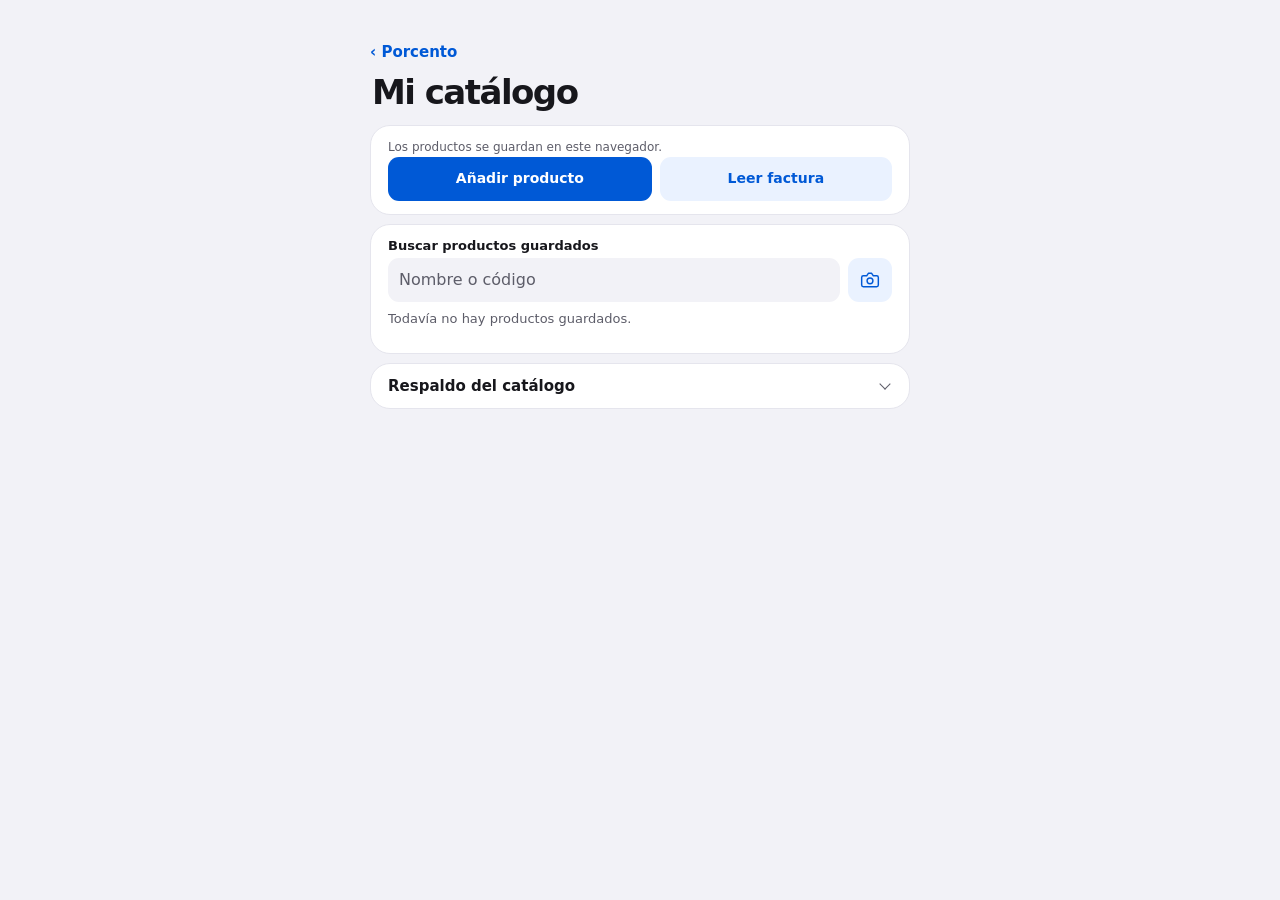
==== commit 9d679ece: "Merge remote MAIN with the wholesale receipt reader." ====
--- a/catalogo.html
+++ b/catalogo.html
@@ -2,15 +2,10 @@
 <html lang="es">
 <head>
   <meta charset="utf-8">
-  <meta name="viewport" content="width=device-width,initial-scale=1,viewport-fit=cover,interactive-widget=resizes-content">
+  <meta name="viewport" content="width=device-width,initial-scale=1,viewport-fit=cover">
   <meta name="theme-color" content="#f2f2f7">
-  <meta name="mobile-web-app-capable" content="yes">
-  <meta name="apple-mobile-web-app-capable" content="yes">
-  <meta name="apple-mobile-web-app-status-bar-style" content="black-translucent">
-  <meta name="apple-mobile-web-app-title" content="Porcento">
   <link rel="apple-touch-icon" href="./icon-180.png">
-  <link rel="manifest" href="./manifest.webmanifest">
-  <link rel="stylesheet" href="./porcento.css?v=27">
+  <link rel="stylesheet" href="./porcento.css?v=24">
   <title>Mi catálogo · Porcento</title>
   <style>
     #catalogEditor { margin-top: 10px; }
@@ -35,14 +30,11 @@
     <a class="back" href="./index.html">‹ Porcento</a>
     <header class="page-header"><h1>Mi catálogo</h1></header>
     <section class="card" aria-label="Gestionar productos">
-      <p class="caption">Los productos se guardan en este navegador. Exporta una copia para guardarlos en Archivos.</p>
+      <p class="caption">Los productos se guardan en este navegador.</p>
       <p id="catalogStatus" class="status" role="status"></p>
       <div class="actions field">
         <button id="newProduct" class="primary" type="button">Añadir producto</button>
         <a class="button" href="./scanner.html">Leer factura</a>
-        <button id="exportCatalog" type="button">Exportar copia</button>
-        <button id="importCatalog" type="button">Restaurar copia</button>
-        <input id="importCatalogFile" type="file" accept="application/json,.json" hidden>
       </div>
       <form id="catalogEditor" hidden aria-labelledby="editorTitle">
         <h2 id="editorTitle">Añadir producto</h2>
@@ -55,7 +47,7 @@
           <input id="productCode" inputmode="numeric" autocomplete="off">
         </div>
         <fieldset id="productPhotoField">
-          <legend>Foto del producto <small>(opcional)</small></legend>
+          <legend>Foto del producto</legend>
           <img id="productPhotoPreview" alt="Vista previa de la foto del producto" hidden>
           <div class="actions">
             <button id="takeProductPhoto" type="button">Tomar foto</button>
@@ -67,18 +59,18 @@
         </fieldset>
         <div class="fields field">
           <div class="field">
-            <label for="productCost">Precio total de compra ($) <small>(opcional)</small></label>
-            <input id="productCost" inputmode="decimal" placeholder="0.00" autocomplete="off">
+            <label for="productCost">Precio total de compra ($)</label>
+            <input id="productCost" inputmode="decimal" placeholder="0.00" autocomplete="off" required>
           </div>
           <div class="field">
-            <label for="productUnits">Unidades compradas <small>(opcional)</small></label>
-            <input id="productUnits" type="number" min="1" step="1" inputmode="numeric" placeholder="Ej. 25">
+            <label for="productUnits">Unidades compradas</label>
+            <input id="productUnits" type="number" min="1" step="1" inputmode="numeric" placeholder="Ej. 25" required>
           </div>
         </div>
         <p id="productUnitCost" class="status" aria-live="polite"></p>
         <div class="field">
           <label for="productSale">Precio de venta por unidad ($) <small>(opcional)</small></label>
-          <input id="productSale" inputmode="decimal" placeholder="0.00" autocomplete="off">
+          <input id="productSale" inputmode="decimal" placeholder="Dejar pendiente" autocomplete="off">
         </div>
         <div class="actions">
           <button id="saveProduct" class="primary" type="submit">Guardar producto</button>
@@ -86,31 +78,57 @@
           <button id="deleteProduct" type="button" class="quiet negative" hidden>Eliminar</button>
         </div>
         <p id="editorStatus" class="status" role="status"></p>
+        <details id="purchaseHistory" hidden>
+          <summary>Historial de compras</summary>
+          <ul id="purchaseList" class="details-body"></ul>
+        </details>
       </form>
     </section>
     <section class="card" aria-label="Productos guardados">
       <label for="catalogSearch">Buscar productos guardados</label>
-      <input id="catalogSearch" type="search" placeholder="Nombre o código">
+      <input id="catalogSearch" type="search" placeholder="Nombre o código" autocomplete="off">
+      <p id="catalogEmpty" class="status" role="status"></p>
       <ul id="catalogList"></ul>
-      <p id="catalogEmpty" class="status" role="status"></p>
     </section>
+    <details class="card">
+      <summary>Respaldo del catálogo</summary>
+      <div class="details-body">
+        <div class="actions">
+          <button id="exportBackup" type="button">Descargar respaldo</button>
+          <button id="importBackup" type="button">Importar respaldo</button>
+        </div>
+        <input id="backupFile" type="file" accept=".json,application/json" hidden>
+        <p class="status" id="backupStatus" role="status"></p>
+      </div>
+    </details>
   </main>
-  <script src="./factura.js?v=27"></script>
-  <script src="./catalogo.js?v=27"></script>
-  <script src="./barcode.js?v=27"></script>
+  <script src="./factura.js?v=31"></script>
+  <script src="./catalogo.js?v=31"></script>
+  <script src="./barcode.js?v=31"></script>
   <script>
     const $ = id => document.getElementById(id);
     const catalog = window.PorcentoCatalogo;
     const invoice = window.PorcentoFactura;
     window.PorcentoBarcode.addButton($('productCode'));
+    const catalogSearch = $('catalogSearch');
+    window.PorcentoBarcode.addButton(catalogSearch, async code => {
+      scannedCode = code;
+      $('catalogEmpty').textContent = 'Buscando en Mi catálogo…';
+      $('catalogList').replaceChildren();
+      await loadProducts();
+    });
     const editor = $('catalogEditor');
     const number = new Intl.NumberFormat('en-US', { style: 'currency', currency: 'USD' });
+    const dateFormat = new Intl.DateTimeFormat('es-US', { dateStyle: 'medium' });
     let products = [];
+    let scannedCode = '';
+    let catalogState = 'loading';
     let editing = null;
     let saving = false;
     let productPhoto = null;
     let previewUrl;
     let thumbnailUrls = [];
+    let selectedKey = '';
     let photoRequest = 0;
 
     function showPhoto(photo) {
@@ -177,9 +195,17 @@
     function showProducts() {
       for (const url of thumbnailUrls) URL.revokeObjectURL(url);
       thumbnailUrls = [];
-      const query = catalog.searchKey($('catalogSearch').value);
-      const matches = products.filter(product => catalog.searchKey(product.name).includes(query) || (product.code || '').includes(query));
-      $('catalogEmpty').textContent = matches.length ? '' : query ? 'No se encontraron productos.' : 'Todavía no hay productos guardados.';
+      const query = catalog.searchKey(catalogSearch.value);
+      const codeQuery = scannedCode || catalogSearch.value.trim().replace(/[\s-]+/g, '');
+      const productByCode = /^\d{8,14}$/.test(codeQuery) &&
+        catalog.matchByCode(codeQuery, new Map(products.filter(product => product.code).map(product => [product.code, product])));
+      const matches = scannedCode ? (productByCode ? [productByCode] : []) :
+        products.filter(product => product === productByCode || catalog.searchKey(product.name).includes(query) || product.code.includes(query));
+      const status = $('catalogEmpty');
+      if (catalogState === 'unavailable') status.textContent = scannedCode ? 'No se pudo consultar Mi catálogo.' : '';
+      else if (catalogState === 'loading') status.textContent = scannedCode ? 'Cargando Mi catálogo…' : '';
+      else if (scannedCode) status.textContent = productByCode ? 'Encontrado en Mi catálogo.' : 'Este código no está en Mi catálogo.';
+      else status.textContent = matches.length ? '' : query ? 'No se encontraron productos.' : 'Todavía no hay productos guardados.';
       $('catalogList').replaceChildren(...matches.map(product => {
         const row = document.createElement('li');
         row.className = 'row';
@@ -209,6 +235,8 @@
         prices.className = 'caption';
         prices.textContent = 'Costo por unidad: ' + (product.cost === null ? '—' : number.format(product.cost)) +
           ' · Venta: ' + (product.sale === null ? '—' : number.format(product.sale / 100));
+        const margin = catalog.grossMargin(product.cost, product.sale);
+        if (margin !== null) prices.textContent += ' · Margen: ' + margin.toFixed(1) + '%';
         const purchase = document.createElement('p');
         purchase.className = 'caption';
         purchase.textContent = 'Compra: ' + (product.purchase ? number.format(product.purchase.cents / 100) : '—') +
@@ -241,16 +269,27 @@
     function showUnitCost() {
       const { cents, units } = purchaseValues();
       const cost = cents !== null && units !== null ? cents / 100 / units : null;
-      $('productUnitCost').textContent = cost !== null ? 'Costo por unidad: ' + number.format(cost) :
-        editing?.cost != null ? 'Costo por unidad guardado: ' + number.format(editing.cost) : '';
+      const shownCost = cost ?? editing?.cost;
+      const margin = catalog.grossMargin(shownCost, invoice.moneyCents($('productSale').value));
+      $('productUnitCost').textContent = shownCost == null ? '' :
+        'Costo por unidad: ' + number.format(shownCost) + (margin === null ? '' : ' · Margen bruto: ' + margin.toFixed(1) + '%');
     }
 
     async function loadProducts() {
       try {
+        if (scannedCode) await catalog.findByCode(scannedCode);
         products = await catalog.list();
+        catalogState = 'ready';
         showProducts();
+        if (selectedKey) {
+          const product = products.find(item => item.key === selectedKey);
+          selectedKey = '';
+          if (product) openEditor(product);
+        }
       } catch {
+        catalogState = 'unavailable';
         $('catalogStatus').textContent = 'El catálogo no está disponible en este navegador.';
+        showProducts();
       }
     }
 
@@ -271,8 +310,25 @@
       showUnitCost();
       $('editorStatus').textContent = '';
       $('deleteProduct').hidden = !product;
+      const purchases = catalog.purchaseHistory(product);
+      $('purchaseHistory').hidden = !purchases.length;
+      $('purchaseHistory').open = false;
+      $('purchaseList').replaceChildren(...purchases.map(entry => {
+        const item = document.createElement('li');
+        item.textContent = [
+          entry.date ? dateFormat.format(entry.date) : 'Compra guardada anteriormente', entry.supplier,
+          number.format(entry.cost) + ' por unidad',
+          entry.purchase?.units == null ? '' : entry.purchase.units + ' unidades',
+          entry.sale == null ? '' : 'Venta: ' + number.format(entry.sale / 100),
+          entry.margin == null ? '' : 'Margen: ' + entry.margin.toFixed(1) + '%'
+        ].filter(Boolean).join(' · ');
+        return item;
+      }));
       editor.hidden = false;
-      $('productName').focus();
+      if (product) {
+        $('editorTitle').tabIndex = -1;
+        $('editorTitle').focus();
+      } else $('productName').focus();
     }
 
     function closeEditor() {
@@ -292,36 +348,36 @@
 
     $('newProduct').onclick = () => openEditor();
     $('cancelProduct').onclick = closeEditor;
-    $('catalogSearch').oninput = showProducts;
+    catalogSearch.oninput = () => {
+      scannedCode = '';
+      showProducts();
+    };
     $('productCost').oninput = showUnitCost;
     $('productUnits').oninput = showUnitCost;
+    $('productSale').oninput = showUnitCost;
     editor.onsubmit = async event => {
       event.preventDefault();
       if (saving || $('saveProduct').disabled) return;
-      const costBlank = $('productCost').value.trim() === '';
-      const unitsBlank = $('productUnits').value.trim() === '';
+      if (!productPhoto) {
+        $('photoStatus').textContent = 'Añade una foto para guardar el producto.';
+        $('takeProductPhoto').focus();
+        return;
+      }
       const { cents, units } = purchaseValues();
       const sale = $('productSale').value.trim();
       const saleCents = invoice.moneyCents(sale);
-      if (costBlank !== unitsBlank || (!costBlank && (cents === null || units === null))) {
-        $('editorStatus').textContent = !costBlank && cents === null ? 'Escribe el precio total de compra, con hasta dos decimales.' :
-          !unitsBlank && units === null ? 'Escribe una cantidad entera mayor que cero.' :
-          'Escribe el precio total de compra y las unidades, o deja los dos vacíos.';
+      if (cents === null || units === null || (sale && (saleCents === null || saleCents < 0))) {
+        $('editorStatus').textContent = cents === null ? 'Escribe el precio total de compra, con hasta dos decimales.' :
+          units === null ? 'Escribe una cantidad entera mayor que cero.' : 'Escribe el precio de venta por unidad, con hasta dos decimales.';
         return;
       }
-      if (sale && (saleCents === null || saleCents < 0)) {
-        $('editorStatus').textContent = 'Escribe el precio de venta por unidad, con hasta dos decimales.';
-        return;
-      }
-      const input = {
-        name: $('productName').value, code: $('productCode').value, photo: productPhoto,
-        cost: costBlank ? null : cents / 100 / units,
-        sale: sale ? sale : '',
-        purchase: costBlank ? null : { cents, units }
-      };
+      const input = { name: $('productName').value, code: $('productCode').value, cost: cents / 100 / units, sale, purchase: { cents, units }, photo: productPhoto };
       lockEditor(true);
       try {
-        const result = await catalog.save(input, { previousKey: editing?.key, expected: editing?.updated, preserveMissing: true });
+        const changedPurchase = editing &&
+          (editing.purchase?.cents !== cents || editing.purchase?.units !== units);
+        const result = await catalog.save(input, { previousKey: editing?.key, expected: editing?.updated,
+          record: changedPurchase ? {} : undefined });
         if (result.conflict || result.stale) {
           $('editorStatus').textContent = result.conflict ? 'Ya existe un producto con ese código o nombre. Abre el producto guardado para editarlo.' :
             'El producto cambió. Vuelve a abrirlo desde la lista.';
@@ -339,53 +395,8 @@
       closeEditor();
     };
 
-    $('exportCatalog').onclick = async () => {
-      const status = $('catalogStatus');
-      try {
-        const snapshot = await catalog.exportSnapshot();
-        if (!snapshot.products.length) {
-          status.textContent = 'Todavía no hay productos para exportar.';
-          return;
-        }
-        const blob = new Blob([JSON.stringify(snapshot)], { type: 'application/json' });
-        const outcome = await window.PorcentoBarcode.shareFile('porcento-catalogo.json', blob, 'Catálogo Porcento');
-        if (outcome === 'cancelled') return;
-        status.textContent = outcome === 'shared' ? 'Copia lista para guardar en Archivos.' : 'Copia descargada.';
-      } catch {
-        status.textContent = 'No se pudo exportar el catálogo.';
-      }
-    };
-    $('importCatalog').onclick = () => $('importCatalogFile').click();
-    $('importCatalogFile').onchange = async () => {
-      const input = $('importCatalogFile');
-      const file = input.files?.[0];
-      input.value = '';
-      if (!file) return;
-      const status = $('catalogStatus');
-      try {
-        const data = JSON.parse(await file.text());
-        const count = Array.isArray(data.products) ? data.products.length : 0;
-        const choice = await window.PorcentoBarcode.choose(
-          '¿Restaurar ' + count + (count === 1 ? ' producto' : ' productos') + '? Si ya existen, se actualizan.',
-          [{ id: 'restore', label: 'Restaurar', primary: true }, { id: 'cancel', label: 'Cancelar' }]
-        );
-        if (choice !== 'restore') return;
-        const { saved, failed } = await catalog.importSnapshot(data);
-        await loadProducts();
-        status.textContent = saved + (saved === 1 ? ' producto restaurado.' : ' productos restaurados.') +
-          (failed.length ? ' No se pudieron leer: ' + failed.length + '.' : '');
-      } catch (error) {
-        status.textContent = error instanceof SyntaxError ? 'Ese archivo no es una copia de Porcento.' : (error.message || 'No se pudo leer la copia.');
-      }
-    };
-
     $('deleteProduct').onclick = async () => {
-      if (!editing) return;
-      const choice = await window.PorcentoBarcode.choose(
-        '¿Eliminar «' + editing.name + '» del catálogo?',
-        [{ id: 'keep', label: 'Conservar', primary: true }, { id: 'delete', label: 'Eliminar', danger: true }]
-      );
-      if (choice !== 'delete') return;
+      if (!editing || !confirm('¿Eliminar «' + editing.name + '» del catálogo?')) return;
       lockEditor(true);
       try {
         const deleted = await catalog.remove(editing);
@@ -400,15 +411,53 @@
       closeEditor();
     };
 
+    const backupFile = $('backupFile');
+    const backupStatus = $('backupStatus');
+    $('exportBackup').onclick = async () => {
+      $('exportBackup').disabled = true;
+      try {
+        const backup = await catalog.exportBackup();
+        const download = document.createElement('a');
+        download.href = URL.createObjectURL(new Blob([backup], { type: 'application/json' }));
+        download.download = 'porcento-catalogo-' + new Date().toISOString().slice(0, 10) + '.json';
+        download.click();
+        setTimeout(() => URL.revokeObjectURL(download.href), 1000);
+        backupStatus.textContent = 'Respaldo preparado con tus fotos e historial de compras.';
+      } catch {
+        backupStatus.textContent = 'No se pudo descargar el respaldo.';
+      } finally {
+        $('exportBackup').disabled = false;
+      }
+    };
+    $('importBackup').onclick = () => backupFile.click();
+    backupFile.onchange = async () => {
+      const file = backupFile.files?.[0];
+      backupFile.value = '';
+      if (!file) return;
+      $('importBackup').disabled = true;
+      try {
+        const { imported, skipped } = await catalog.importBackup(await file.text());
+        scannedCode = '';
+        catalogSearch.value = '';
+        await loadProducts();
+        backupStatus.textContent = 'Fichas importadas: ' + imported + '. Fichas existentes conservadas: ' + skipped + '.';
+      } catch {
+        backupStatus.textContent = 'No se pudo importar. Revisa que sea un respaldo válido de Porcento.';
+      } finally {
+        $('importBackup').disabled = false;
+      }
+    };
+
     window.addEventListener('pageshow', loadProducts);
     const draft = new URLSearchParams(location.hash.slice(1));
+    selectedKey = draft.get('producto') ?? '';
+    if (selectedKey) history.replaceState(null, '', location.pathname + location.search);
     if (draft.has('compra') || draft.has('costo')) {
       history.replaceState(null, '', location.pathname + location.search);
       openEditor();
       $('productCost').value = draft.get('compra') ?? '';
       $('productUnits').value = draft.get('unidades') ?? '';
       $('productSale').value = draft.get('venta') ?? '';
-      $('productName').value = draft.get('nombre') ?? '';
       showUnitCost();
     }
     if ('serviceWorker' in navigator) navigator.serviceWorker.register('./sw.js').catch(() => {});
